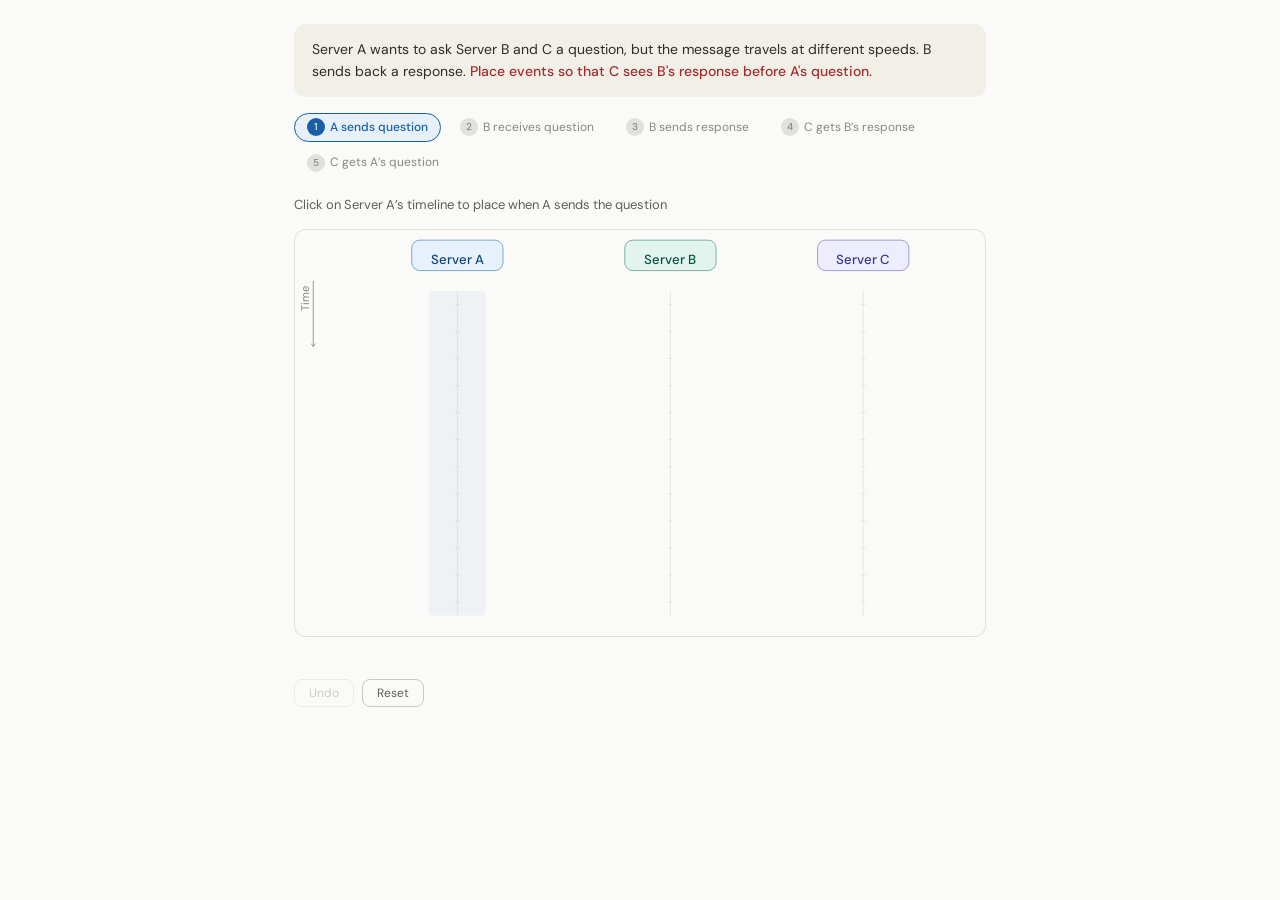
==== artifacts/causal-violation.html @ b59bdc67 "first commit" ====
<!DOCTYPE html>
<html lang="en">
<head>
<meta charset="UTF-8">
<meta name="viewport" content="width=device-width, initial-scale=1.0">
<title>Build a Causal Violation</title>
<link rel="preconnect" href="https://fonts.googleapis.com">
<link href="https://fonts.googleapis.com/css2?family=DM+Sans:ital,opsz,wght@0,9..40,400;0,9..40,500;1,9..40,400&family=DM+Mono:wght@400;500&display=swap" rel="stylesheet">
<style>
  :root {
    --bg: #FAFAF8;
    --bg2: #F1EFE8;
    --bg3: #E8E6DF;
    --text: #2C2C2A;
    --text2: #5F5E5A;
    --text3: #888780;
    --border: rgba(0,0,0,0.1);
    --border2: rgba(0,0,0,0.2);
    --blue50: #E6F1FB; --blue200: #85B7EB; --blue400: #378ADD; --blue600: #185FA5; --blue800: #0C447C;
    --teal50: #E1F5EE; --teal200: #5DCAA5; --teal600: #0F6E56; --teal800: #085041;
    --purple50: #EEEDFE; --purple200: #AFA9EC; --purple600: #534AB7; --purple800: #3C3489;
    --amber50: #FAEEDA; --amber400: #EF9F27; --amber600: #BA7517; --amber800: #633806;
    --red50: #FCEBEB; --red400: #E24B4A; --red600: #A32D2D; --red800: #791F1F;
    --font: 'DM Sans', system-ui, sans-serif;
    --mono: 'DM Mono', monospace;
    --radius: 8px;
    --radius-lg: 12px;
  }
  @media (prefers-color-scheme: dark) {
    :root {
      --bg: #1A1A18;
      --bg2: #2C2C2A;
      --bg3: #3D3D3A;
      --text: #E8E6DF;
      --text2: #B4B2A9;
      --text3: #888780;
      --border: rgba(255,255,255,0.1);
      --border2: rgba(255,255,255,0.2);
      --blue50: #0C447C; --blue200: #378ADD; --blue800: #E6F1FB;
      --teal50: #085041; --teal200: #1D9E75; --teal800: #E1F5EE;
      --purple50: #3C3489; --purple200: #7F77DD; --purple800: #EEEDFE;
      --amber50: #633806; --amber400: #EF9F27; --amber600: #FAC775; --amber800: #FAEEDA;
      --red50: #501313; --red400: #F09595; --red600: #F7C1C1; --red800: #FCEBEB;
    }
  }
  * { margin: 0; padding: 0; box-sizing: border-box; }
  body { font-family: var(--font); background: var(--bg); color: var(--text); line-height: 1.6; padding: 24px; max-width: 740px; margin: 0 auto; }

  .challenge { background: var(--bg2); border-radius: var(--radius-lg); padding: 14px 18px; margin-bottom: 16px; font-size: 14px; line-height: 1.6; }
  .challenge .goal { font-weight: 500; color: var(--red600); }

  .steps-bar { display: flex; gap: 6px; flex-wrap: wrap; align-items: center; margin-bottom: 12px; }
  .step-pill { display: inline-flex; align-items: center; gap: 5px; padding: 4px 12px; border-radius: 16px; font-size: 12px; font-family: var(--font); transition: all .2s; border: 1px solid transparent; }
  .step-pill.active { font-weight: 500; }
  .step-pill.done { opacity: 0.45; }
  .step-num { width: 18px; height: 18px; border-radius: 50%; display: inline-flex; align-items: center; justify-content: center; font-size: 10px; font-weight: 500; flex-shrink: 0; }

  .toolbar { min-height: 32px; margin-bottom: 8px; font-size: 13px; color: var(--text2); display: flex; align-items: center; }

  .canvas-wrap { position: relative; border: 0.5px solid var(--border); border-radius: var(--radius-lg); overflow: hidden; background: var(--bg); }
  .canvas-wrap svg { display: block; cursor: crosshair; }

  .btn-row { margin-top: 10px; display: flex; gap: 8px; }
  .ev-btn { padding: 5px 14px; font-size: 12px; font-family: var(--font); cursor: pointer; border-radius: var(--radius); border: 0.5px solid var(--border2); background: transparent; color: var(--text2); transition: background .12s, transform .1s; }
  .ev-btn:hover { background: var(--bg2); }
  .ev-btn:active { transform: scale(0.97); }
  .ev-btn:disabled { opacity: 0.3; cursor: default; pointer-events: none; }

  #feedback { margin-top: 12px; min-height: 20px; }
  .fb-card { border-radius: var(--radius-lg); padding: 14px 18px; line-height: 1.6; }
  .fb-card h3 { font-size: 14px; font-weight: 500; margin-bottom: 4px; }
  .fb-card p { font-size: 13px; }
  .fb-fail { background: var(--red50); }
  .fb-fail h3 { color: var(--red600); }
  .fb-fail p { color: var(--red800); }
  .fb-hint { background: var(--amber50); }
  .fb-hint h3 { color: var(--amber600); }
  .fb-hint p { color: var(--amber800); }
</style>
</head>
<body>

<div class="challenge">
  Server A wants to ask Server B and C a question, but the message travels at different speeds. B sends back a response.
  <span class="goal">Place events so that C sees B's response before A's question.</span>
</div>

<div class="steps-bar" id="steps-bar"></div>
<div class="toolbar" id="tool-bar"></div>

<div class="canvas-wrap">
  <svg id="tl-svg" width="100%" viewBox="0 0 680 400"></svg>
</div>

<div id="feedback"></div>

<div class="btn-row">
  <button class="ev-btn" onclick="undoLast()" id="undo-btn" disabled>Undo</button>
  <button class="ev-btn" onclick="resetAll()">Reset</button>
</div>

<script>
const SVG_NS = 'http://www.w3.org/2000/svg';
const servers = [
  { label: 'Server A', x: 160, color: 'var(--blue600)', bg: 'var(--blue50)', dark: 'var(--blue800)' },
  { label: 'Server B', x: 370, color: 'var(--teal600)', bg: 'var(--teal50)', dark: 'var(--teal800)' },
  { label: 'Server C', x: 560, color: 'var(--purple600)', bg: 'var(--purple50)', dark: 'var(--purple800)' },
];
const TOP = 60, BOT = 380, ROWS = 12;
const rowH = (BOT - TOP) / ROWS;
function yFor(row) { return TOP + row * rowH + rowH / 2; }
function rowFor(y) { return Math.max(0, Math.min(ROWS - 1, Math.round((y - TOP - rowH / 2) / rowH))); }

const STEPS = [
  { id: 'a-send-q', label: 'A sends question', desc: 'Click on Server A\u2019s timeline to place when A sends the question', server: 0, type: 'send', msgType: 'question' },
  { id: 'b-recv-q', label: 'B receives question', desc: 'Click on Server B\u2019s timeline for when B receives A\u2019s question', server: 1, type: 'recv', msgType: 'question', from: 'a-send-q' },
  { id: 'b-send-a', label: 'B sends response', desc: 'Click on Server B\u2019s timeline for when B sends its response (must be after receiving)', server: 1, type: 'send', msgType: 'answer' },
  { id: 'c-recv-a', label: 'C gets B\u2019s response', desc: 'Click on Server C\u2019s timeline for when C receives B\u2019s response', server: 2, type: 'recv', msgType: 'answer', from: 'b-send-a' },
  { id: 'c-recv-q', label: 'C gets A\u2019s question', desc: 'Click on Server C\u2019s timeline for when C receives A\u2019s question (the slow path)', server: 2, type: 'recv', msgType: 'question', from: 'a-send-q' },
];

let placed = {};
let currentStep = 0;
let history = [];

const serverColors = ['var(--blue600)', 'var(--teal600)', 'var(--purple600)'];
const serverBgs = ['var(--blue50)', 'var(--teal50)', 'var(--purple50)'];

function renderSteps() {
  const bar = document.getElementById('steps-bar');
  bar.innerHTML = '';
  STEPS.forEach((s, i) => {
    const pill = document.createElement('span');
    pill.className = 'step-pill' + (i === currentStep ? ' active' : '') + (i < currentStep ? ' done' : '');
    pill.style.background = i === currentStep ? serverBgs[s.server] : (i < currentStep ? 'var(--bg3)' : 'transparent');
    pill.style.color = i === currentStep ? serverColors[s.server] : 'var(--text3)';
    if (i === currentStep) pill.style.borderColor = serverColors[s.server];

    const num = document.createElement('span');
    num.className = 'step-num';
    if (i < currentStep) {
      num.style.background = 'var(--bg3)'; num.style.color = 'var(--text3)';
      num.innerHTML = '<svg width="10" height="10" viewBox="0 0 10 10"><path d="M2 5l2 2 4-4" fill="none" stroke="currentColor" stroke-width="1.5" stroke-linecap="round"/></svg>';
    } else {
      num.style.background = i === currentStep ? serverColors[s.server] : 'var(--border)';
      num.style.color = i === currentStep ? 'var(--bg)' : 'var(--text3)';
      num.textContent = i + 1;
    }
    pill.appendChild(num);
    const txt = document.createElement('span');
    txt.textContent = s.label;
    pill.appendChild(txt);
    bar.appendChild(pill);
  });

  const toolbar = document.getElementById('tool-bar');
  toolbar.textContent = currentStep < STEPS.length ? STEPS[currentStep].desc : '';
}

function renderSVG() {
  const svg = document.getElementById('tl-svg');
  svg.innerHTML = '';
  const defs = document.createElementNS(SVG_NS, 'defs');
  defs.innerHTML = '<marker id="arrow" viewBox="0 0 10 10" refX="8" refY="5" markerWidth="6" markerHeight="6" orient="auto-start-reverse"><path d="M2 1L8 5L2 9" fill="none" stroke="context-stroke" stroke-width="1.5" stroke-linecap="round" stroke-linejoin="round"/></marker>';
  svg.appendChild(defs);

  servers.forEach((s, i) => {
    const r = document.createElementNS(SVG_NS, 'rect');
    r.setAttribute('x', s.x - 45); r.setAttribute('y', 10);
    r.setAttribute('width', 90); r.setAttribute('height', 30); r.setAttribute('rx', 8);
    r.setAttribute('fill', s.bg); r.setAttribute('stroke', s.color); r.setAttribute('stroke-width', '0.5');
    svg.appendChild(r);
    const t = document.createElementNS(SVG_NS, 'text');
    t.setAttribute('x', s.x); t.setAttribute('y', 29);
    t.setAttribute('text-anchor', 'middle'); t.setAttribute('dominant-baseline', 'central');
    t.setAttribute('font-size', '13'); t.setAttribute('font-weight', '500');
    t.setAttribute('fill', s.dark); t.setAttribute('font-family', 'var(--font)');
    t.textContent = s.label;
    svg.appendChild(t);

    const line = document.createElementNS(SVG_NS, 'line');
    line.setAttribute('x1', s.x); line.setAttribute('y1', TOP);
    line.setAttribute('x2', s.x); line.setAttribute('y2', BOT);
    line.setAttribute('stroke', 'var(--text3)'); line.setAttribute('stroke-width', '0.8'); line.setAttribute('opacity', '0.2');
    svg.appendChild(line);

    for (let row = 0; row < ROWS; row++) {
      const y = yFor(row);
      const tick = document.createElementNS(SVG_NS, 'line');
      tick.setAttribute('x1', s.x - 3); tick.setAttribute('y1', y);
      tick.setAttribute('x2', s.x + 3); tick.setAttribute('y2', y);
      tick.setAttribute('stroke', 'var(--text3)'); tick.setAttribute('stroke-width', '0.5'); tick.setAttribute('opacity', '0.25');
      svg.appendChild(tick);
    }

    if (currentStep < STEPS.length && STEPS[currentStep].server === i) {
      const hl = document.createElementNS(SVG_NS, 'rect');
      hl.setAttribute('x', s.x - 28); hl.setAttribute('y', TOP);
      hl.setAttribute('width', 56); hl.setAttribute('height', BOT - TOP);
      hl.setAttribute('fill', s.color); hl.setAttribute('opacity', '0.05'); hl.setAttribute('rx', 4);
      svg.appendChild(hl);
    }
  });

  const timeLabel = document.createElementNS(SVG_NS, 'text');
  timeLabel.setAttribute('x', 14); timeLabel.setAttribute('y', 80);
  timeLabel.setAttribute('font-size', '11'); timeLabel.setAttribute('fill', 'var(--text3)');
  timeLabel.setAttribute('font-family', 'var(--font)');
  timeLabel.setAttribute('transform', 'rotate(-90 14 80)');
  timeLabel.textContent = 'Time';
  svg.appendChild(timeLabel);
  const timeArr = document.createElementNS(SVG_NS, 'line');
  timeArr.setAttribute('x1', 18); timeArr.setAttribute('y1', 50);
  timeArr.setAttribute('x2', 18); timeArr.setAttribute('y2', 115);
  timeArr.setAttribute('stroke', 'var(--text3)'); timeArr.setAttribute('stroke-width', '0.8');
  timeArr.setAttribute('marker-end', 'url(#arrow)');
  svg.appendChild(timeArr);

  STEPS.forEach((step) => {
    if (!placed[step.id]) return;
    const ev = placed[step.id];
    const s = servers[step.server];
    const y = yFor(ev.row);
    const isQ = step.msgType === 'question';

    if (step.from && placed[step.from]) {
      const fromStep = STEPS.find(st => st.id === step.from);
      const fromEv = placed[step.from];
      const fromS = servers[fromStep.server];
      const y1 = yFor(fromEv.row), y2 = y;
      const lineColor = isQ ? 'var(--blue200)' : 'var(--amber400)';
      const arrow = document.createElementNS(SVG_NS, 'line');
      arrow.setAttribute('x1', fromS.x); arrow.setAttribute('y1', y1);
      arrow.setAttribute('x2', s.x); arrow.setAttribute('y2', y2);
      arrow.setAttribute('stroke', lineColor); arrow.setAttribute('stroke-width', '1.2');
      arrow.setAttribute('stroke-dasharray', '5,3'); arrow.setAttribute('marker-end', 'url(#arrow)');
      svg.appendChild(arrow);

      const mx = (fromS.x + s.x) / 2, my = (y1 + y2) / 2 - 8;
      const tag = document.createElementNS(SVG_NS, 'text');
      tag.setAttribute('x', mx); tag.setAttribute('y', my);
      tag.setAttribute('text-anchor', 'middle');
      tag.setAttribute('font-size', '10'); tag.setAttribute('font-family', 'var(--font)');
      tag.setAttribute('fill', isQ ? 'var(--blue600)' : 'var(--amber600)');
      tag.textContent = isQ ? 'question' : 'response';
      svg.appendChild(tag);
    }

    const circle = document.createElementNS(SVG_NS, 'circle');
    circle.setAttribute('cx', s.x); circle.setAttribute('cy', y);
    circle.setAttribute('r', 7);
    circle.setAttribute('fill', isQ ? 'var(--blue600)' : 'var(--amber400)');
    circle.setAttribute('stroke', isQ ? 'var(--blue800)' : 'var(--amber600)');
    circle.setAttribute('stroke-width', '1');
    svg.appendChild(circle);

    const icon = document.createElementNS(SVG_NS, 'text');
    icon.setAttribute('x', s.x); icon.setAttribute('y', y + 1);
    icon.setAttribute('text-anchor', 'middle'); icon.setAttribute('dominant-baseline', 'central');
    icon.setAttribute('font-size', '9'); icon.setAttribute('font-weight', '500');
    icon.setAttribute('fill', 'var(--bg)'); icon.setAttribute('font-family', 'var(--font)');
    icon.textContent = isQ ? '?' : '!';
    svg.appendChild(icon);

    const labelSide = step.server === 2 ? 1 : -1;
    const label = document.createElementNS(SVG_NS, 'text');
    label.setAttribute('x', s.x + labelSide * 20);
    label.setAttribute('y', y + 1);
    label.setAttribute('text-anchor', labelSide === -1 ? 'end' : 'start');
    label.setAttribute('dominant-baseline', 'central');
    label.setAttribute('font-size', '11'); label.setAttribute('font-family', 'var(--font)');
    label.setAttribute('fill', 'var(--text3)');
    label.textContent = step.type === 'send' ? 'send' : 'recv';
    svg.appendChild(label);
  });

  if (currentStep < STEPS.length) {
    const targetServer = STEPS[currentStep].server;
    const s = servers[targetServer];
    for (let row = 0; row < ROWS; row++) {
      const y = yFor(row);
      const hit = document.createElementNS(SVG_NS, 'circle');
      hit.setAttribute('cx', s.x); hit.setAttribute('cy', y);
      hit.setAttribute('r', 13); hit.setAttribute('fill', 'transparent');
      hit.setAttribute('cursor', 'pointer');
      hit.dataset.row = row; hit.dataset.server = targetServer;
      svg.appendChild(hit);
    }
  }
}

function checkCompletion() {
  if (currentStep < STEPS.length) return;
  const fb = document.getElementById('feedback');
  const cRecvA = placed['c-recv-a'];
  const cRecvQ = placed['c-recv-q'];

  if (cRecvA && cRecvQ && cRecvA.row < cRecvQ.row) {
    fb.innerHTML = '<div class="fb-card fb-fail">' +
      '<h3>Causal violation \u2014 you broke the conversation.</h3>' +
      '<p>Server C received B\u2019s response <em>before</em> A\u2019s question. From C\u2019s perspective, someone answered a question that hasn\u2019t been asked yet.<br><br>' +
      'This happened because the message from A to C traveled slower than the path A\u2009\u2192\u2009B\u2009\u2192\u2009C. ' +
      'Physical clocks can\u2019t detect this \u2014 C has no way of knowing the response depends on the question. ' +
      'This is exactly the problem Lamport clocks solve: by attaching a logical timestamp to each message, ' +
      'C can reconstruct the causal order even when delivery order is wrong.</p></div>';
  } else if (cRecvA && cRecvQ) {
    fb.innerHTML = '<div class="fb-card fb-hint">' +
      '<h3>Messages arrived in order \u2014 but the challenge asked for a violation.</h3>' +
      '<p>C received the question before the response, so the conversation makes sense. ' +
      'Try again: make the question arrive at C <em>after</em> the response. ' +
      'Hint: the question has to travel far (A\u2009\u2192\u2009C) while the response takes a shortcut (B\u2009\u2192\u2009C).</p></div>';
  }
}

function placeEvent(server, row) {
  if (currentStep >= STEPS.length) return;
  const step = STEPS[currentStep];
  if (step.server !== server) return;
  if (step.from && placed[step.from]) {
    if (row <= placed[step.from].row) return;
  }
  if (step.id === 'b-send-a' && placed['b-recv-q']) {
    if (row <= placed['b-recv-q'].row) return;
  }
  placed[step.id] = { row, server };
  history.push(step.id);
  currentStep++;
  document.getElementById('undo-btn').disabled = false;
  renderSteps();
  renderSVG();
  checkCompletion();
}

function undoLast() {
  if (history.length === 0) return;
  const lastId = history.pop();
  delete placed[lastId];
  currentStep = STEPS.findIndex(s => s.id === lastId);
  document.getElementById('feedback').innerHTML = '';
  document.getElementById('undo-btn').disabled = history.length === 0;
  renderSteps();
  renderSVG();
}

function resetAll() {
  placed = {};
  history = [];
  currentStep = 0;
  document.getElementById('feedback').innerHTML = '';
  document.getElementById('undo-btn').disabled = true;
  renderSteps();
  renderSVG();
}

document.getElementById('tl-svg').addEventListener('click', e => {
  const t = e.target;
  if (t.dataset.row !== undefined) {
    placeEvent(parseInt(t.dataset.server), parseInt(t.dataset.row));
  }
});

renderSteps();
renderSVG();
</script>
</body>
</html>
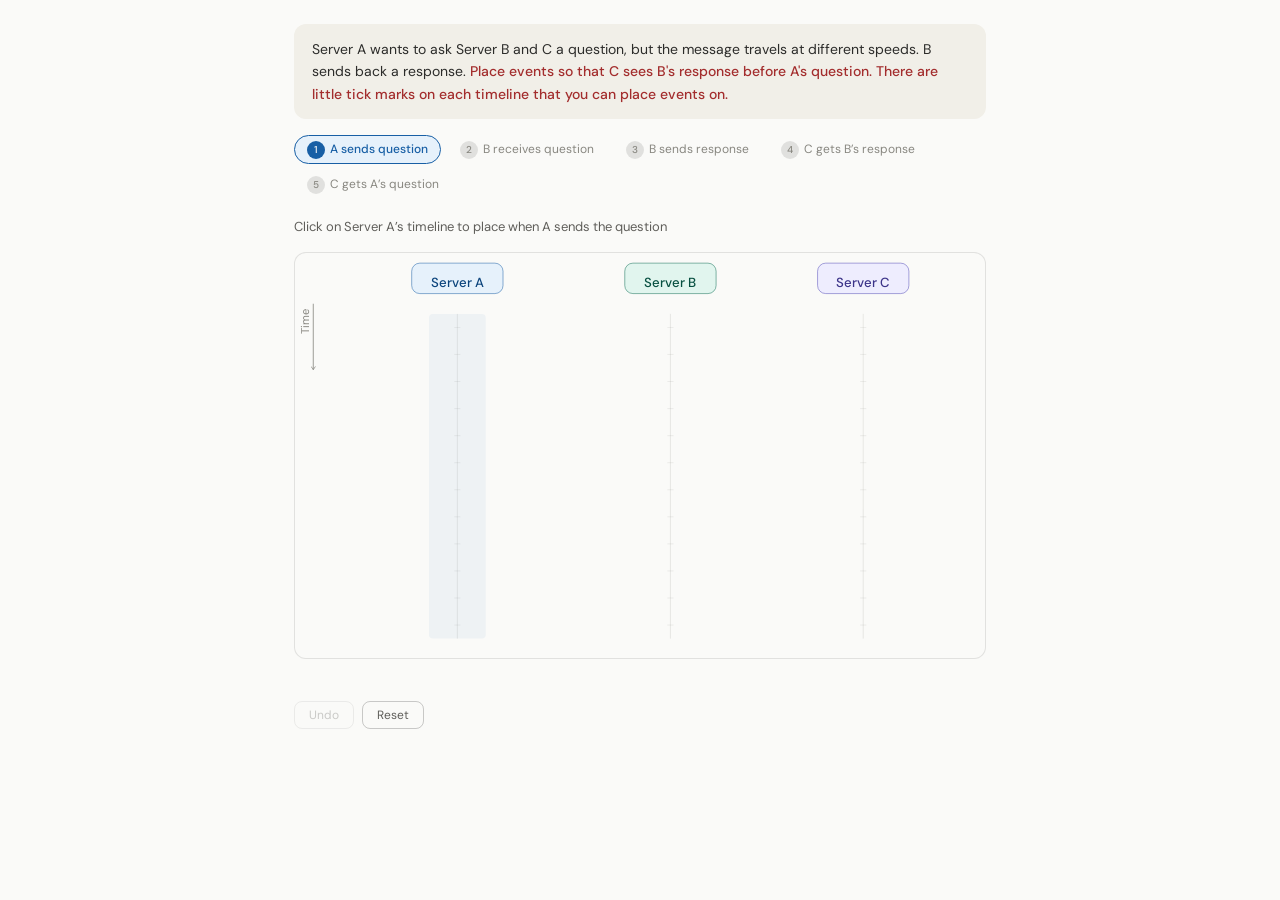
==== commit e63d0218: "updates from comments" ====
--- a/artifacts/causal-violation.html
+++ b/artifacts/causal-violation.html
@@ -82,7 +82,7 @@
 
 <div class="challenge">
   Server A wants to ask Server B and C a question, but the message travels at different speeds. B sends back a response.
-  <span class="goal">Place events so that C sees B's response before A's question.</span>
+  <span class="goal">Place events so that C sees B's response before A's question. There are little tick marks on each timeline that you can place events on.</span>
 </div>
 
 <div class="steps-bar" id="steps-bar"></div>
